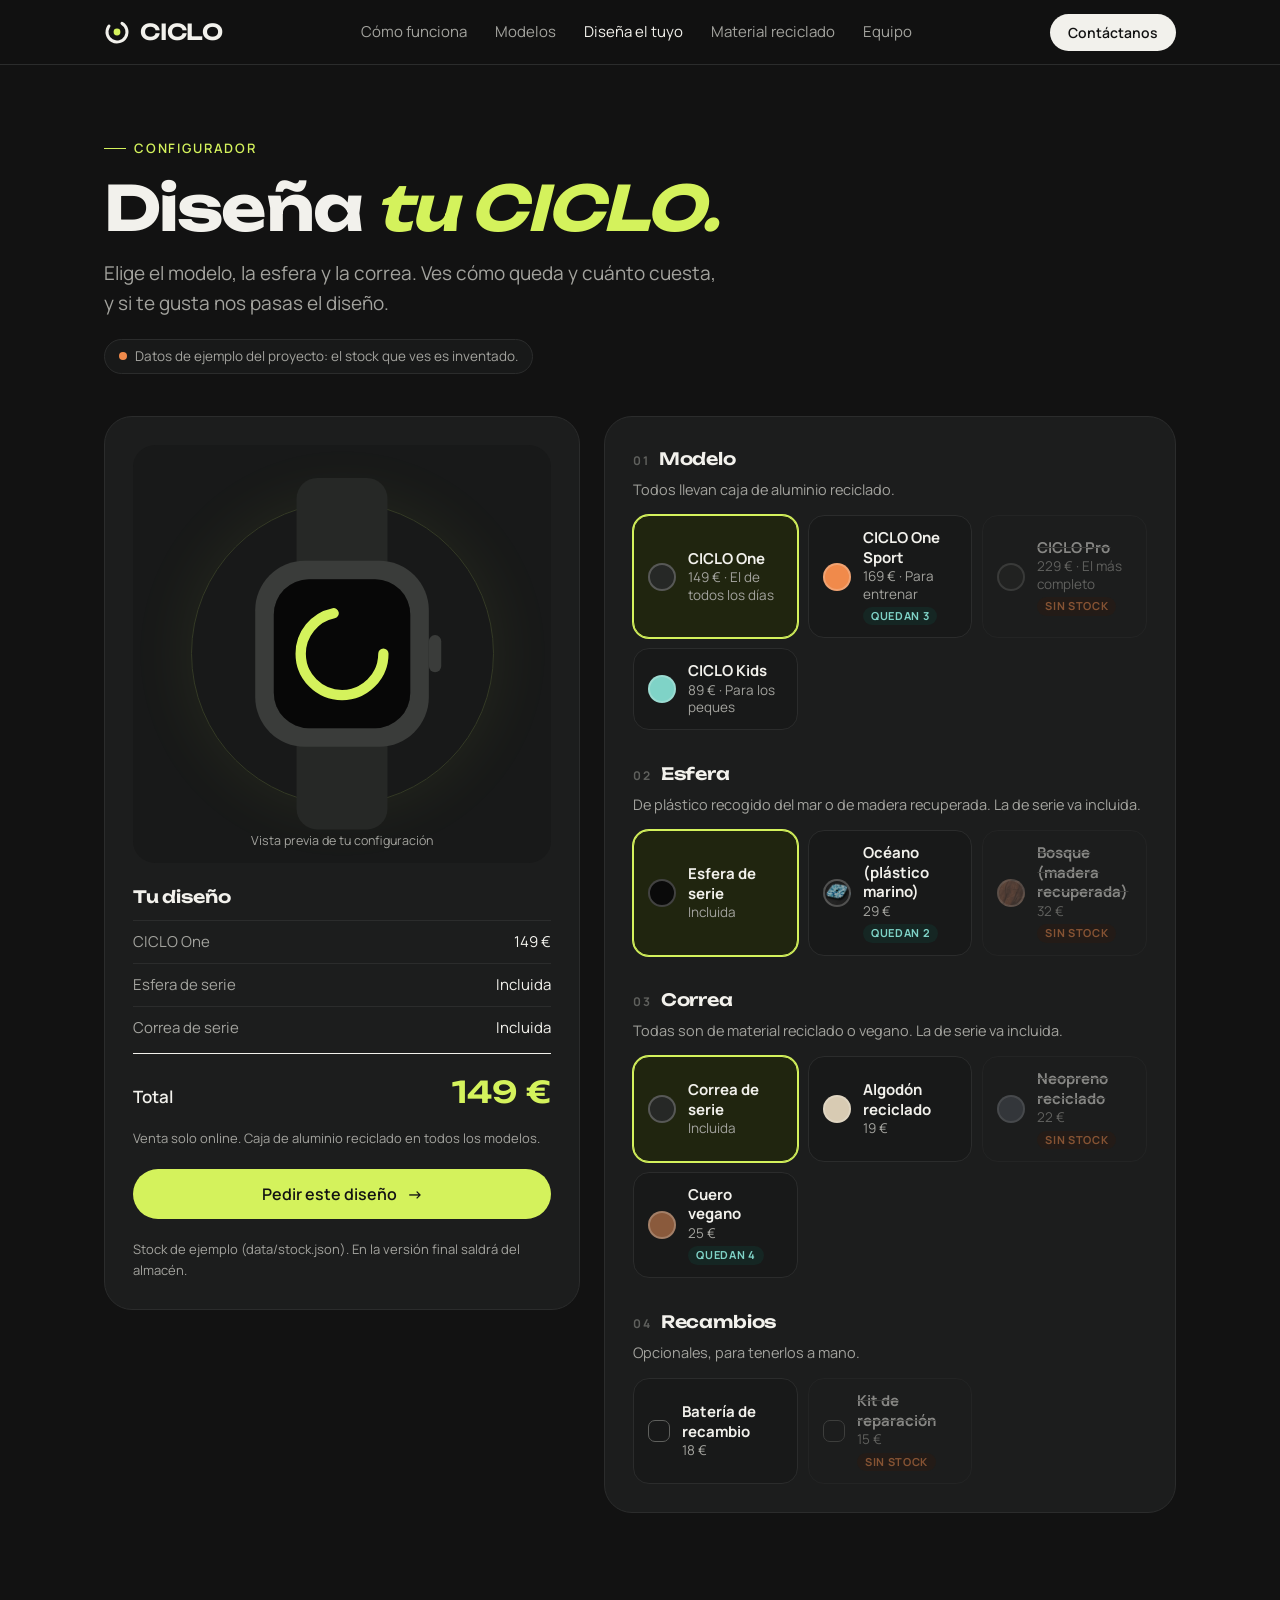
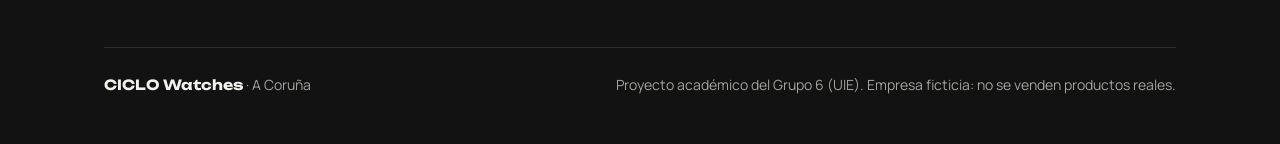
==== configurador.html @ 8ea9ab72 "Configurador de relojes: página nueva, stock de ejemplo y enlace desde la portada Co-Authored-By: Cl" ====
<!doctype html>
<html lang="es">
<head>
<meta charset="utf-8">
<meta name="viewport" content="width=device-width, initial-scale=1">
<title>Diseña tu CICLO · CICLO Watches</title>
<meta name="description" content="Elige modelo, esfera y correa, mira cómo queda tu reloj CICLO y pide tu diseño. Datos de ejemplo del proyecto académico.">
<link rel="icon" type="image/svg+xml" href="marca/favicon.svg">
<link rel="apple-touch-icon" href="marca/apple-touch-icon.png">
<link rel="preconnect" href="https://fonts.googleapis.com">
<link rel="preconnect" href="https://fonts.gstatic.com" crossorigin>
<link rel="preload" as="style" href="https://fonts.googleapis.com/css2?family=Unbounded:wght@600;700;800&family=Manrope:wght@400;500;600;700&display=swap" onload="this.onload=null;this.rel='stylesheet'">
<noscript><link rel="stylesheet" href="https://fonts.googleapis.com/css2?family=Unbounded:wght@600;700;800&family=Manrope:wght@400;500;600;700&display=swap"></noscript>
<link rel="stylesheet" href="configurador.css">
</head>
<body>

<header>
  <div class="wrap">
    <nav>
      <a class="logo" href="index.html#inicio" aria-label="CICLO Watches, inicio">
        <svg class="logo-mark" viewBox="0 0 26 26" aria-hidden="true"><circle cx="13" cy="13" r="10" fill="none" stroke="var(--ink)" stroke-width="3" stroke-dasharray="48 15" stroke-linecap="round" transform="rotate(-60 13 13)"/><circle cx="13" cy="13" r="3.4" fill="var(--clay)"/></svg>
        CICLO
      </a>
      <button class="menu-btn" type="button" aria-expanded="false" aria-controls="menu-secciones" aria-label="Abrir el menú"><svg width="20" height="20" viewBox="0 0 24 24" fill="none" stroke="currentColor" stroke-width="2.2" stroke-linecap="round" aria-hidden="true"><path d="M4 7h16M4 12h16M4 17h16"/></svg></button>
      <div class="links" id="menu-secciones">
        <a href="index.html#como">Cómo funciona</a>
        <a href="index.html#modelos">Modelos</a>
        <a href="configurador.html" aria-current="page">Diseña el tuyo</a>
        <a href="index.html#origen">Material reciclado</a>
        <a href="index.html#equipo">Equipo</a>
      </div>
      <a class="btn small" href="index.html#contacto">Contáctanos</a>
    </nav>
  </div>
</header>

<main>
  <div class="wrap intro">
    <span class="eyebrow">Configurador</span>
    <h1>Diseña <em>tu CICLO.</em></h1>
    <p class="lead">Elige el modelo, la esfera y la correa. Ves cómo queda y cuánto cuesta, y si te gusta nos pasas el diseño.</p>
    <p class="demo" id="aviso-demo">Datos de ejemplo del proyecto: el stock que ves es inventado.</p>
  </div>

  <div class="wrap layout">
    <section class="panel preview" aria-labelledby="t-resumen">
      <div class="stage">
        <svg class="watch" id="reloj" viewBox="0 0 120 170" role="img" aria-label="Vista previa de tu reloj">
          <defs><clipPath id="clip-esfera"><rect x="27" y="49" width="66" height="72" rx="17"/></clipPath></defs>
          <rect class="tira" x="38" y="0" width="44" height="52" rx="10"/>
          <rect class="tira" x="38" y="118" width="44" height="52" rx="10"/>
          <rect class="caja" x="18" y="40" width="84" height="90" rx="24"/>
          <rect id="esfera-color" x="27" y="49" width="66" height="72" rx="17" fill="#0A0A0A"/>
          <image id="esfera-img" x="22" y="44" width="76" height="82" preserveAspectRatio="xMidYMid slice" clip-path="url(#clip-esfera)" opacity="0" href=""/>
          <rect x="27" y="49" width="66" height="72" rx="17" fill="#000" opacity=".28"/>
          <circle class="anillo" cx="60" cy="85" r="20" fill="none" stroke-width="5" stroke-dasharray="90 40" stroke-linecap="round"/>
          <rect class="corona" x="102" y="76" width="6" height="18" rx="3"/>
        </svg>
        <p class="stage-label">Vista previa de tu configuración</p>
      </div>

      <div class="resumen">
        <h2 id="t-resumen">Tu diseño</h2>
        <ul id="lista-resumen"></ul>
        <div class="total"><span>Total</span><b id="total" aria-live="polite">0&nbsp;€</b></div>
        <p class="aviso-envio">Venta solo online. Caja de aluminio reciclado en todos los modelos.</p>
      </div>
      <button class="btn grande" type="button" id="pedir">Pedir este diseño <span aria-hidden="true">→</span></button>
      <p class="nota-stock" id="nota-stock" role="status"></p>
    </section>

    <section class="panel opciones" aria-label="Opciones del reloj">
      <fieldset>
        <legend><span class="n">01</span><h2>Modelo</h2></legend>
        <p class="ayuda">Todos llevan caja de aluminio reciclado.</p>
        <div class="grid" id="g-modelo"></div>
      </fieldset>
      <fieldset>
        <legend><span class="n">02</span><h2>Esfera</h2></legend>
        <p class="ayuda">De plástico recogido del mar o de madera recuperada. La de serie va incluida.</p>
        <div class="grid" id="g-esfera"></div>
      </fieldset>
      <fieldset>
        <legend><span class="n">03</span><h2>Correa</h2></legend>
        <p class="ayuda">Todas son de material reciclado o vegano. La de serie va incluida.</p>
        <div class="grid" id="g-correa"></div>
      </fieldset>
      <fieldset>
        <legend><span class="n">04</span><h2>Recambios</h2></legend>
        <p class="ayuda">Opcionales, para tenerlos a mano.</p>
        <div class="grid" id="g-extra"></div>
      </fieldset>
    </section>
  </div>
</main>

<footer>
  <div class="wrap">
    <div class="row">
      <span><b style="color:var(--ink);font-family:var(--serif)">CICLO Watches</b> · A Coruña</span>
      <span>Proyecto académico del Grupo 6 (UIE). Empresa ficticia: no se venden productos reales.</span>
    </div>
  </div>
</footer>

<script src="configurador.js"></script>
</body>
</html>
---- configurador.css ----
/* CICLO · configurador. Mismas variables y fuentes que index.html */
:root{
  color-scheme:dark;
  --bg:#121212; --wash:#181919; --card:#1C1D1D;
  --ink:#F2F1EC; --ink-soft:#A3A39E; --ink-grey:#5F605D; --hair:#2B2C2C;
  --clay:#D4F25C; --clay-wash:#20250F; --moss:#7FD3C7; --moss-wash:#152623;
  --orange:#F08A4B;
  --serif:"Unbounded","Arial Black",sans-serif;
  --sans:"Manrope",-apple-system,BlinkMacSystemFont,"Segoe UI",sans-serif;
  --radius:22px;
}
*{box-sizing:border-box}
html{scroll-behavior:smooth}
body{margin:0;background:var(--bg);color:var(--ink);font:17px/1.6 var(--sans);-webkit-font-smoothing:antialiased;overflow-x:hidden}
a{color:inherit}
img,svg{display:block}
.wrap{max-width:1120px;margin:0 auto;padding:0 24px}
em{font-style:italic;color:var(--clay)}
:focus-visible{outline:2px solid var(--clay);outline-offset:3px}
.sr{position:absolute;width:1px;height:1px;overflow:hidden;clip:rect(0 0 0 0);white-space:nowrap}

header{position:sticky;top:0;z-index:10;background:color-mix(in srgb,var(--bg) 86%,transparent);backdrop-filter:saturate(1.4) blur(12px);border-bottom:1px solid var(--hair)}
nav{display:flex;align-items:center;justify-content:space-between;height:64px;gap:20px}
.logo{display:flex;align-items:center;gap:10px;text-decoration:none;font-family:var(--serif);font-size:22px;font-weight:600;letter-spacing:-.01em}
.logo-mark{width:26px;height:26px}
.links{display:flex;gap:28px;font-size:15px}
.links a{text-decoration:none;color:var(--ink-soft);transition:color .2s}
.links a:hover,.links a[aria-current]{color:var(--ink)}
.menu-btn{display:none;width:44px;height:44px;place-items:center;margin-left:auto;background:none;border:1px solid var(--hair);border-radius:999px;color:var(--ink);cursor:pointer}

.btn{display:inline-flex;align-items:center;justify-content:center;gap:10px;background:var(--ink);color:var(--bg);text-decoration:none;padding:14px 24px;border-radius:999px;font:600 16px var(--sans);border:0;cursor:pointer;transition:transform .2s ease,background .2s}
.btn:hover{transform:translateY(-1px);background:var(--clay)}
.btn.small{padding:9px 18px;font-size:14px}
.btn.grande{width:100%;background:var(--clay);color:#121212}
.btn.grande:hover{background:var(--ink)}

.eyebrow{display:inline-flex;align-items:center;gap:8px;font-size:13px;font-weight:600;letter-spacing:.14em;text-transform:uppercase;color:var(--clay)}
.eyebrow::before{content:"";width:22px;height:1.5px;background:currentColor}
h1{font-family:var(--serif);font-weight:700;font-size:clamp(34px,5.2vw,62px);line-height:1.05;letter-spacing:-.03em;margin:16px 0 18px}
h2{font-family:var(--serif);font-weight:600;font-size:17px;letter-spacing:-.01em;margin:0}
.lead{font-size:19px;color:var(--ink-soft);max-width:620px;margin:0}

.intro{padding-top:64px;padding-bottom:28px}
.demo{display:inline-flex;align-items:center;gap:8px;margin-top:20px;font-size:13.5px;color:var(--ink-soft);background:var(--wash);border:1px solid var(--hair);border-radius:999px;padding:6px 14px}
.demo::before{content:"";width:8px;height:8px;border-radius:50%;background:var(--orange)}

.layout{display:grid;grid-template-columns:minmax(0,5fr) minmax(0,6fr);gap:24px;align-items:start;padding-bottom:100px}
.panel{background:var(--card);border:1px solid var(--hair);border-radius:28px}
.preview{position:sticky;top:88px;padding:28px;display:grid;gap:20px}
.stage{position:relative;aspect-ratio:1/1;max-height:62vh;width:100%;margin:0 auto;background:var(--wash);border-radius:22px;display:grid;place-items:center;overflow:hidden}
.stage::before{content:"";position:absolute;width:72%;aspect-ratio:1;border:1px solid #343a25;border-radius:50%;box-shadow:0 0 70px #d4f25c12}
.watch{position:relative;height:84%;width:auto;aspect-ratio:120/170;transition:transform .3s}
.watch .tira,.watch .caja,.watch .corona{transition:fill .3s}
.watch .tira{fill:var(--strap)}
.watch .caja{fill:var(--case)}
.watch .corona{fill:var(--case)}
.watch .anillo{stroke:var(--hand);transition:stroke .3s}
.stage-label{position:absolute;bottom:12px;left:0;right:0;text-align:center;font-size:12.5px;color:var(--ink-soft);margin:0}

.resumen h2{margin-bottom:10px}
.resumen ul{list-style:none;margin:0;padding:0}
.resumen li{display:flex;justify-content:space-between;gap:12px;padding:9px 0;border-top:1px solid var(--hair);font-size:15px;color:var(--ink-soft)}
.resumen li span:last-child{white-space:nowrap;color:var(--ink)}
.total{display:flex;justify-content:space-between;align-items:baseline;gap:12px;border-top:1.5px solid var(--ink);margin-top:4px;padding-top:14px}
.total span:first-child{font-weight:600}
.total b{font-family:var(--serif);font-size:30px;font-weight:600;color:var(--clay)}
.aviso-envio{font-size:13px;color:var(--ink-soft);margin:12px 0 0}

.opciones{padding:28px;display:grid;gap:30px}
fieldset{border:0;margin:0;padding:0;min-width:0}
legend{padding:0;margin-bottom:6px;display:flex;align-items:baseline;gap:10px;width:100%}
legend .n{font-size:12px;font-weight:700;letter-spacing:.1em;color:var(--ink-grey)}
.ayuda{margin:0 0 14px;font-size:14.5px;color:var(--ink-soft)}
.grid{display:grid;grid-template-columns:repeat(auto-fill,minmax(160px,1fr));gap:10px}
.op{position:relative;display:block}
.op input{position:absolute;opacity:0;inset:0;width:100%;height:100%;margin:0;cursor:pointer}
.op .tarj{display:flex;gap:12px;align-items:center;height:100%;min-height:64px;padding:12px 14px;background:var(--wash);border:1px solid var(--hair);border-radius:16px;transition:border-color .2s,background .2s}
.op:hover .tarj{border-color:var(--ink-grey)}
.op input:checked + .tarj{border-color:var(--clay);box-shadow:0 0 0 1px var(--clay);background:var(--clay-wash)}
.op input:focus-visible + .tarj{outline:2px solid var(--clay);outline-offset:3px}
.op input:disabled{cursor:not-allowed}
.op input:disabled + .tarj{opacity:.5;background:transparent}
.op input:disabled + .tarj .nombre{text-decoration:line-through;text-decoration-color:var(--ink-grey)}
.sw{flex:0 0 28px;width:28px;height:28px;border-radius:50%;border:2px solid rgba(242,241,236,.24);background:var(--c,#444) center/cover}
.txt{min-width:0;display:grid;gap:1px;line-height:1.3}
.nombre{font-weight:700;font-size:15px}
.precio{font-size:13.5px;color:var(--ink-soft)}
.etq{display:inline-block;margin-top:3px;font-size:11px;font-weight:700;letter-spacing:.06em;text-transform:uppercase;padding:2px 8px;border-radius:999px;justify-self:start}
.etq.sin{background:#2A1B12;color:var(--orange)}
.etq.poco{background:var(--moss-wash);color:var(--moss)}
.check .tarj{min-height:56px}
.check .marca{flex:0 0 22px;width:22px;height:22px;border-radius:7px;border:1.5px solid var(--ink-grey);display:grid;place-items:center;color:transparent;font-size:14px;font-weight:800;line-height:1}
.check input:checked + .tarj .marca{background:var(--clay);border-color:var(--clay);color:#121212}

.nota-stock{margin:0;font-size:13px;color:var(--ink-soft);min-height:1.4em}
.nota-stock.err{color:var(--orange)}
footer{padding:34px 0 48px;color:var(--ink-soft);font-size:14px}
footer .row{display:flex;justify-content:space-between;gap:20px;flex-wrap:wrap;border-top:1px solid var(--hair);padding-top:26px}

@media (prefers-reduced-motion:reduce){html{scroll-behavior:auto}.btn,.watch,.watch *,.op .tarj{transition:none}}
@media (max-width:900px){
  .layout{grid-template-columns:1fr}
  .preview{position:static}
  .stage{max-height:none;max-width:420px}
  .links{display:none}
  .menu-btn{display:grid}
  nav.abierto .links{display:flex;flex-direction:column;gap:0;position:absolute;top:100%;left:0;right:0;background:var(--bg);border-bottom:1px solid var(--hair);padding:6px 24px 14px}
  nav.abierto .links a{padding:12px 0;font-size:17px;color:var(--ink)}
  .intro{padding-top:44px}
}
@media (max-width:520px){
  .wrap{padding:0 16px}
  .preview,.opciones{padding:20px 16px}
  .grid{grid-template-columns:1fr 1fr}
  .op .tarj{padding:10px}
  .sw{flex-basis:24px;width:24px;height:24px}
  .nombre{font-size:14px;overflow-wrap:anywhere}
}
@media (max-width:380px){.grid{grid-template-columns:1fr}}
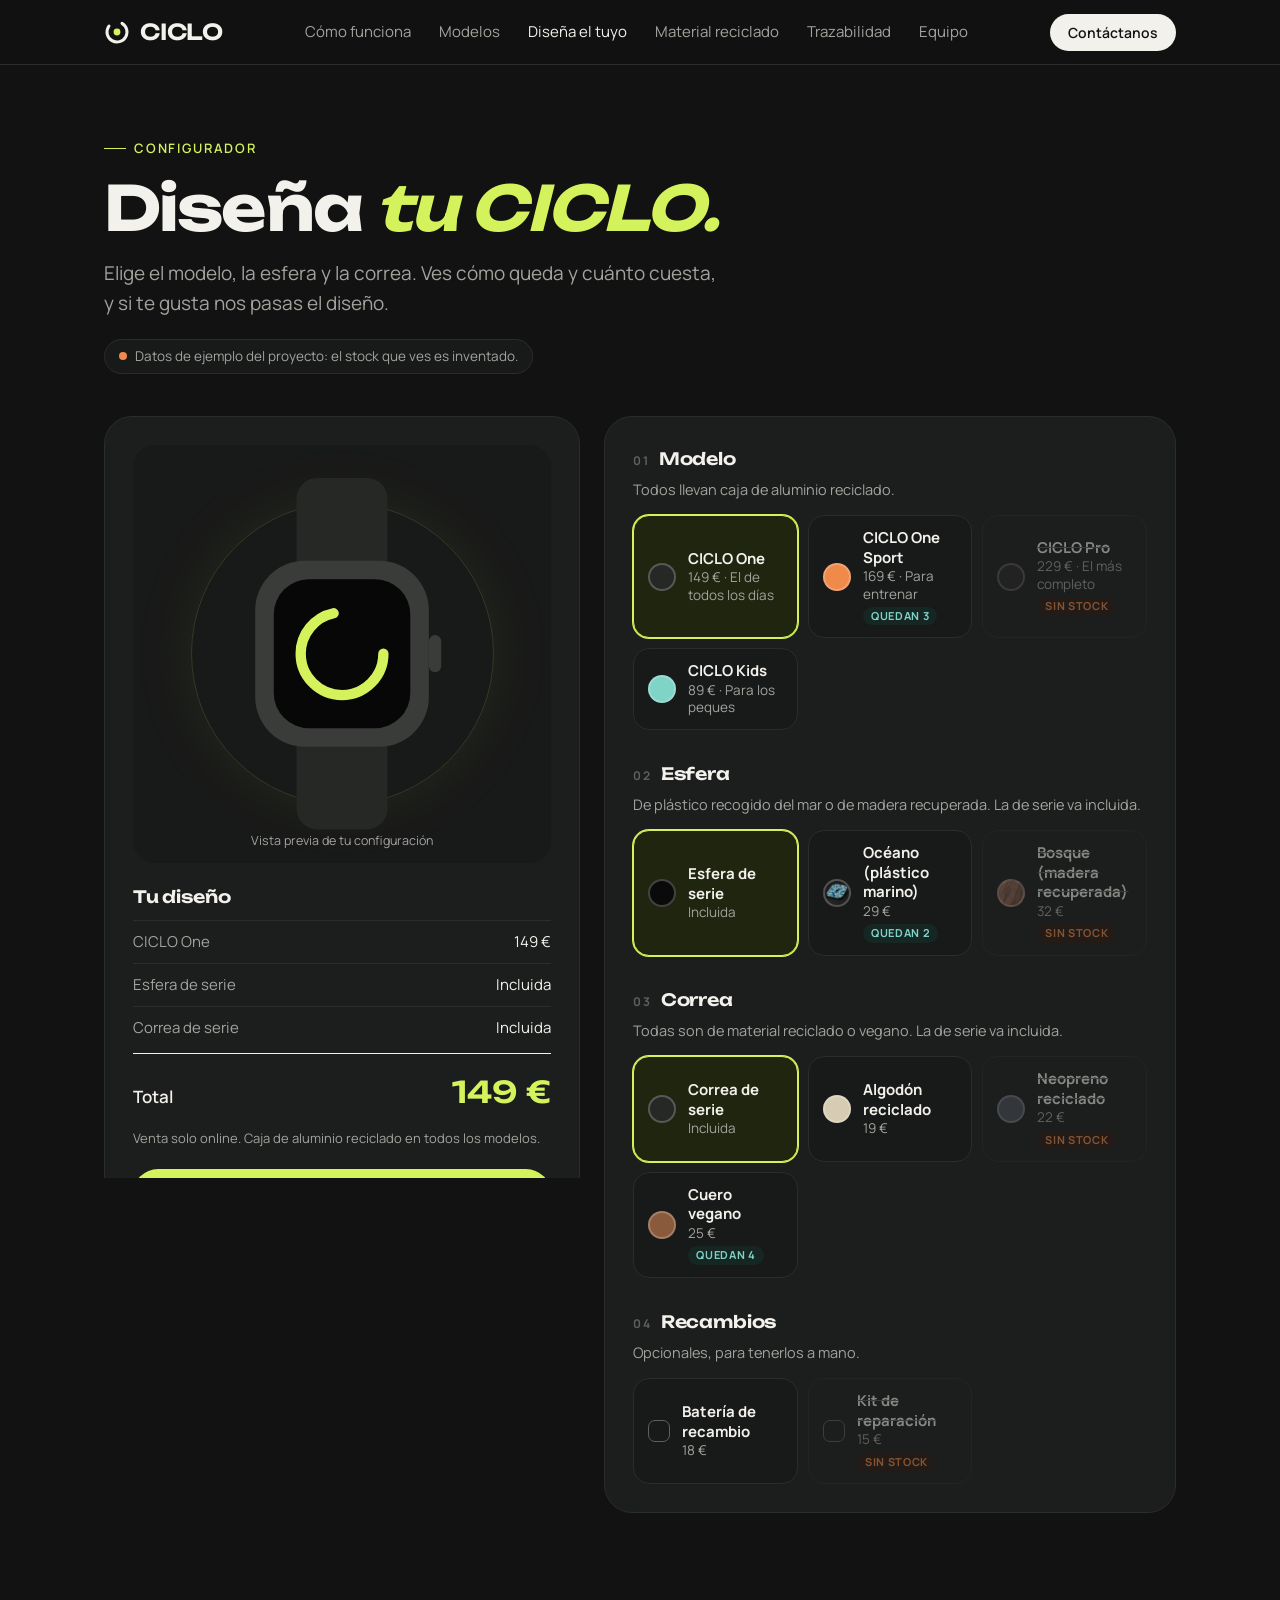
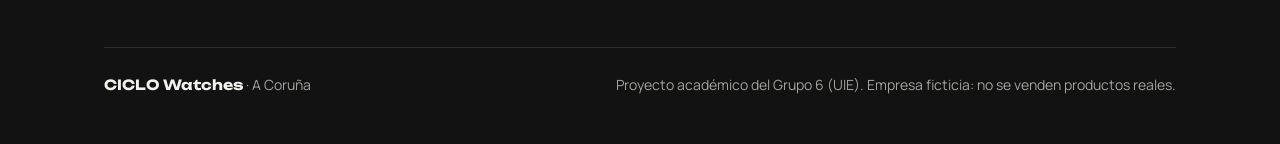
==== commit f486848b: "Arreglos web: ilustración B4 en SVG, festivos reales de A Coruña, menú con 6 enlaces Co-Authored-By:" ====
--- a/configurador.html
+++ b/configurador.html
@@ -28,6 +28,7 @@
         <a href="index.html#modelos">Modelos</a>
         <a href="configurador.html" aria-current="page">Diseña el tuyo</a>
         <a href="index.html#origen">Material reciclado</a>
+        <a href="trazabilidad.html">Trazabilidad</a>
         <a href="index.html#equipo">Equipo</a>
       </div>
       <a class="btn small" href="index.html#contacto">Contáctanos</a>
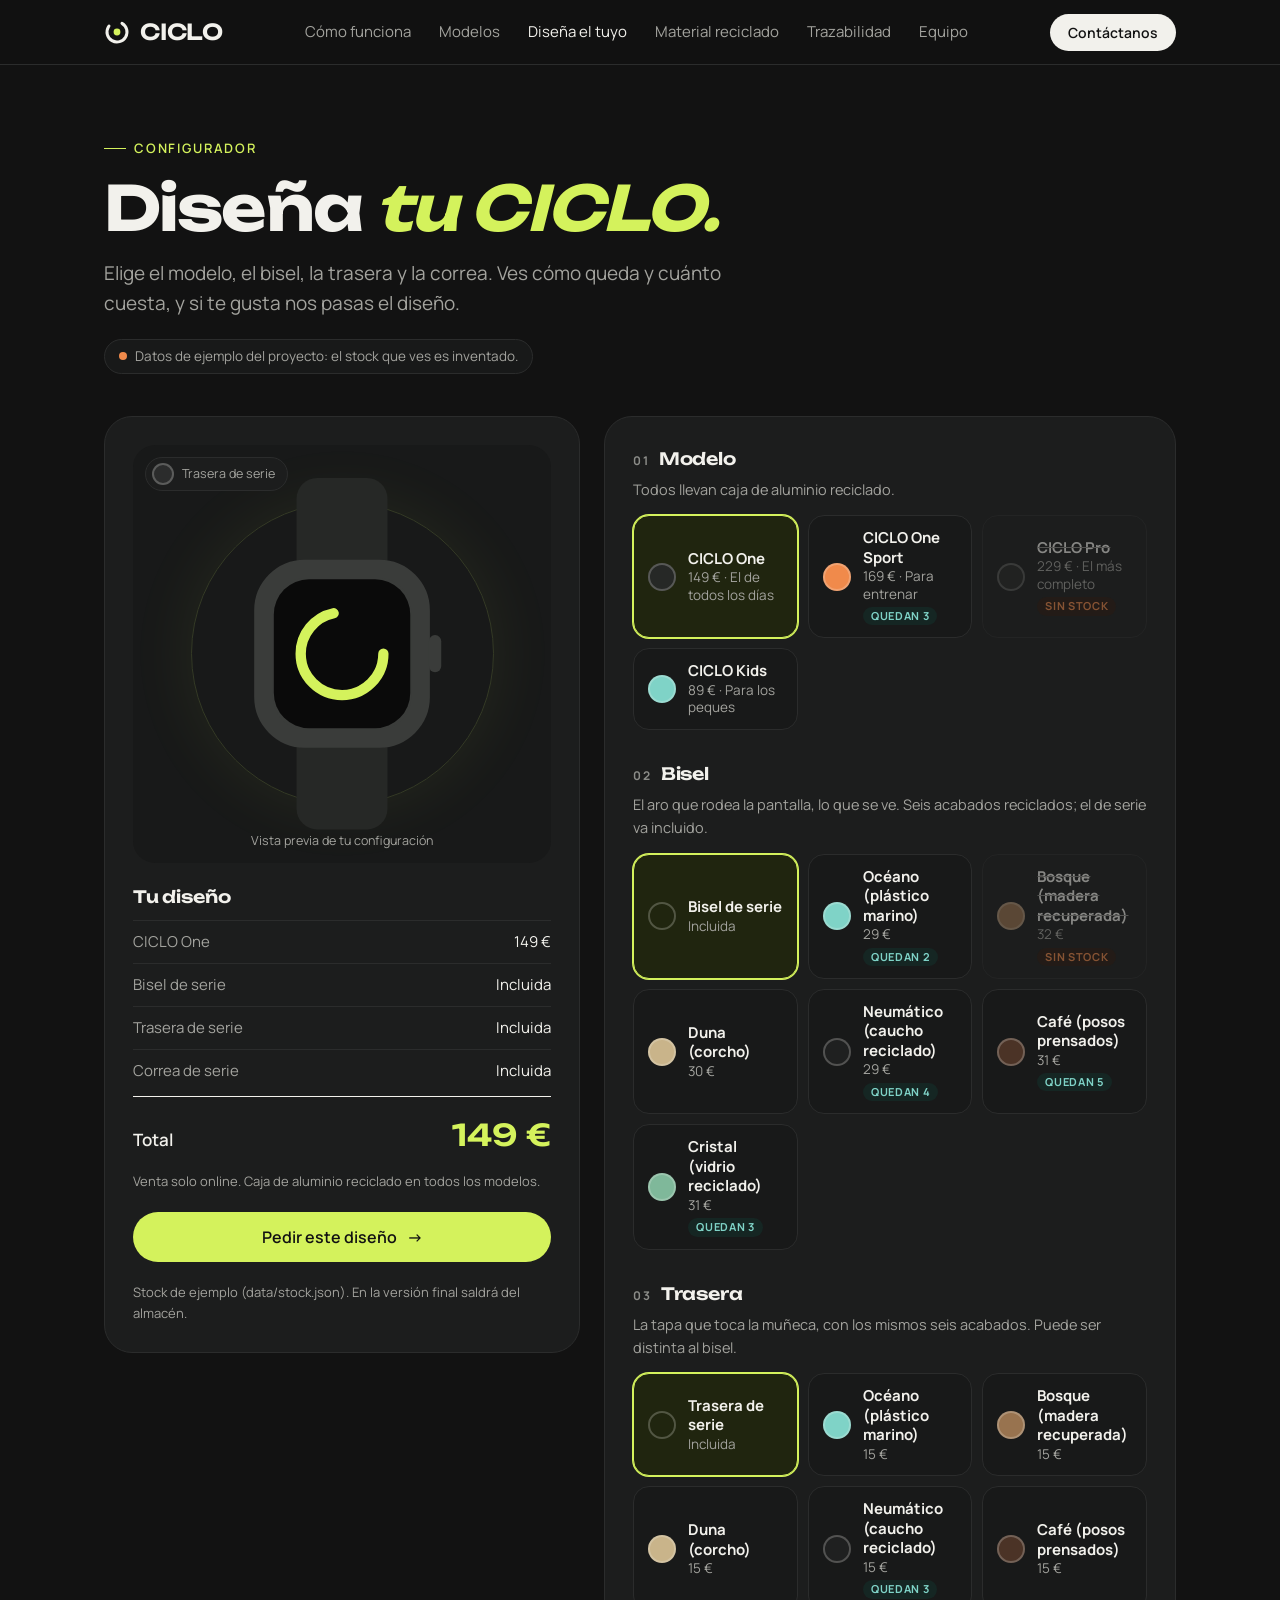
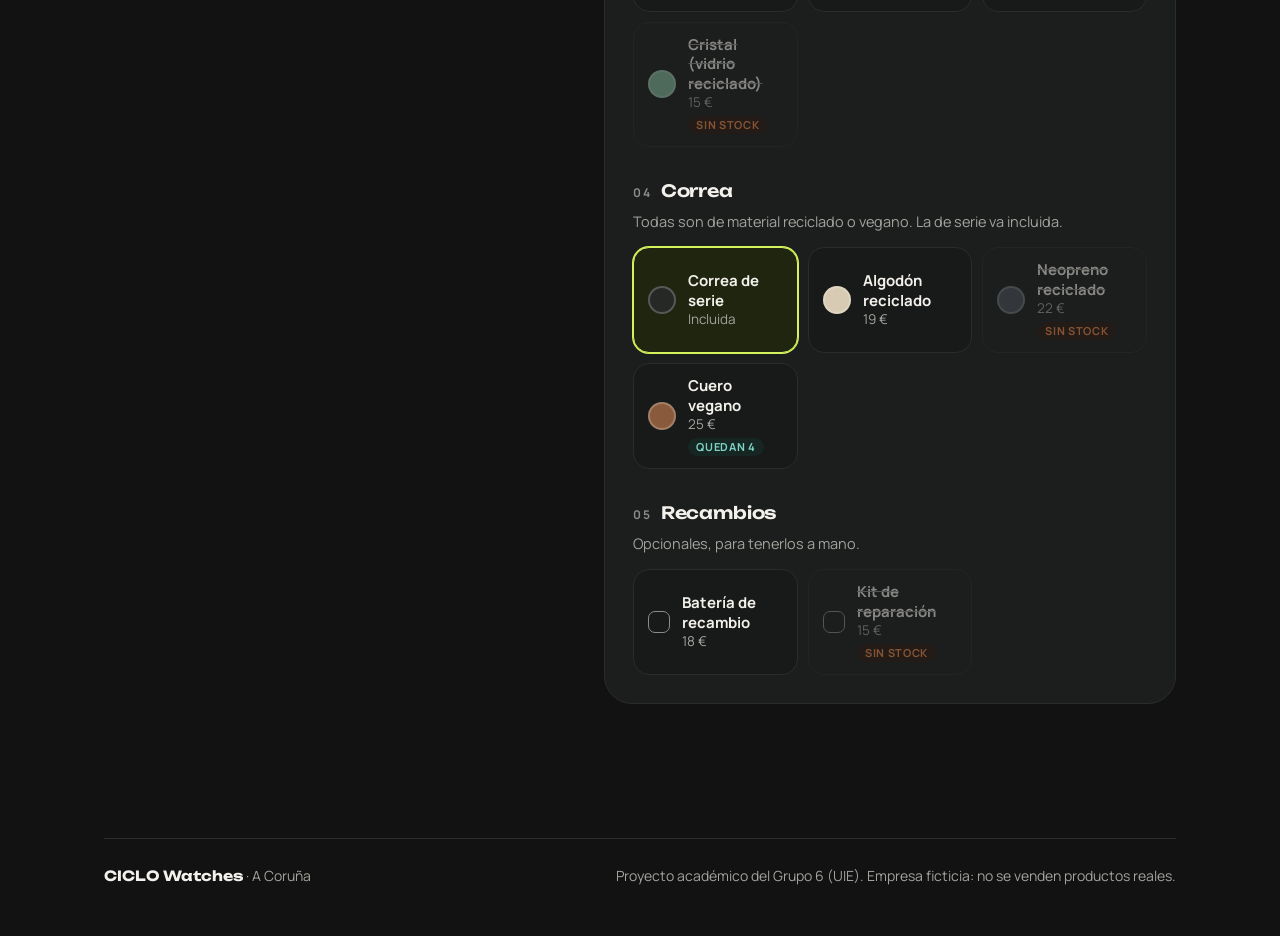
==== commit ebf6a9bd: "Producto: 5 piezas (bisel y trasera con 6 acabados: Océano, Bosque, Duna, Neumático, Café, Cristal) " ====
--- a/configurador.html
+++ b/configurador.html
@@ -4,7 +4,7 @@
 <meta charset="utf-8">
 <meta name="viewport" content="width=device-width, initial-scale=1">
 <title>Diseña tu CICLO · CICLO Watches</title>
-<meta name="description" content="Elige modelo, esfera y correa, mira cómo queda tu reloj CICLO y pide tu diseño. Datos de ejemplo del proyecto académico.">
+<meta name="description" content="Elige modelo, bisel, trasera y correa, mira cómo queda tu reloj CICLO y pide tu diseño. Datos de ejemplo del proyecto académico.">
 <link rel="icon" type="image/svg+xml" href="marca/favicon.svg">
 <link rel="apple-touch-icon" href="marca/apple-touch-icon.png">
 <link rel="preconnect" href="https://fonts.googleapis.com">
@@ -40,7 +40,7 @@
   <div class="wrap intro">
     <span class="eyebrow">Configurador</span>
     <h1>Diseña <em>tu CICLO.</em></h1>
-    <p class="lead">Elige el modelo, la esfera y la correa. Ves cómo queda y cuánto cuesta, y si te gusta nos pasas el diseño.</p>
+    <p class="lead">Elige el modelo, el bisel, la trasera y la correa. Ves cómo queda y cuánto cuesta, y si te gusta nos pasas el diseño.</p>
     <p class="demo" id="aviso-demo">Datos de ejemplo del proyecto: el stock que ves es inventado.</p>
   </div>
 
@@ -48,16 +48,15 @@
     <section class="panel preview" aria-labelledby="t-resumen">
       <div class="stage">
         <svg class="watch" id="reloj" viewBox="0 0 120 170" role="img" aria-label="Vista previa de tu reloj">
-          <defs><clipPath id="clip-esfera"><rect x="27" y="49" width="66" height="72" rx="17"/></clipPath></defs>
-          <rect class="tira" x="38" y="0" width="44" height="52" rx="10"/>
+                    <rect class="tira" x="38" y="0" width="44" height="52" rx="10"/>
           <rect class="tira" x="38" y="118" width="44" height="52" rx="10"/>
           <rect class="caja" x="18" y="40" width="84" height="90" rx="24"/>
-          <rect id="esfera-color" x="27" y="49" width="66" height="72" rx="17" fill="#0A0A0A"/>
-          <image id="esfera-img" x="22" y="44" width="76" height="82" preserveAspectRatio="xMidYMid slice" clip-path="url(#clip-esfera)" opacity="0" href=""/>
-          <rect x="27" y="49" width="66" height="72" rx="17" fill="#000" opacity=".28"/>
+          <rect class="bisel" x="22" y="44" width="76" height="82" rx="20" fill="none" stroke-width="9"/>
+          <rect x="27" y="49" width="66" height="72" rx="17" fill="#0A0A0A"/>
           <circle class="anillo" cx="60" cy="85" r="20" fill="none" stroke-width="5" stroke-dasharray="90 40" stroke-linecap="round"/>
           <rect class="corona" x="102" y="76" width="6" height="18" rx="3"/>
         </svg>
+        <div class="trasera-chip"><span id="trasera-sw" aria-hidden="true"></span><span id="trasera-nombre">Trasera</span></div>
         <p class="stage-label">Vista previa de tu configuración</p>
       </div>
 
@@ -78,17 +77,22 @@
         <div class="grid" id="g-modelo"></div>
       </fieldset>
       <fieldset>
-        <legend><span class="n">02</span><h2>Esfera</h2></legend>
-        <p class="ayuda">De plástico recogido del mar o de madera recuperada. La de serie va incluida.</p>
-        <div class="grid" id="g-esfera"></div>
+        <legend><span class="n">02</span><h2>Bisel</h2></legend>
+        <p class="ayuda">El aro que rodea la pantalla, lo que se ve. Seis acabados reciclados; el de serie va incluido.</p>
+        <div class="grid" id="g-bisel"></div>
       </fieldset>
       <fieldset>
-        <legend><span class="n">03</span><h2>Correa</h2></legend>
+        <legend><span class="n">03</span><h2>Trasera</h2></legend>
+        <p class="ayuda">La tapa que toca la muñeca, con los mismos seis acabados. Puede ser distinta al bisel.</p>
+        <div class="grid" id="g-trasera"></div>
+      </fieldset>
+      <fieldset>
+        <legend><span class="n">04</span><h2>Correa</h2></legend>
         <p class="ayuda">Todas son de material reciclado o vegano. La de serie va incluida.</p>
         <div class="grid" id="g-correa"></div>
       </fieldset>
       <fieldset>
-        <legend><span class="n">04</span><h2>Recambios</h2></legend>
+        <legend><span class="n">05</span><h2>Recambios</h2></legend>
         <p class="ayuda">Opcionales, para tenerlos a mano.</p>
         <div class="grid" id="g-extra"></div>
       </fieldset>
--- a/configurador.css
+++ b/configurador.css
@@ -2,7 +2,7 @@
 :root{
   color-scheme:dark;
   --bg:#121212; --wash:#181919; --card:#1C1D1D;
-  --ink:#F2F1EC; --ink-soft:#A3A39E; --ink-grey:#5F605D; --hair:#2B2C2C;
+  --ink:#F2F1EC; --ink-soft:#A3A39E; --ink-grey:#8B8C88; --hair:#2B2C2C;
   --clay:#D4F25C; --clay-wash:#20250F; --moss:#7FD3C7; --moss-wash:#152623;
   --orange:#F08A4B;
   --serif:"Unbounded","Arial Black",sans-serif;
@@ -54,7 +54,10 @@
 .watch .tira{fill:var(--strap)}
 .watch .caja{fill:var(--case)}
 .watch .corona{fill:var(--case)}
+.watch .bisel{stroke:var(--bisel,#3A3C3A);transition:stroke .3s}
 .watch .anillo{stroke:var(--hand);transition:stroke .3s}
+.trasera-chip{position:absolute;top:12px;left:12px;display:flex;align-items:center;gap:8px;background:var(--card);border:1px solid var(--hair);border-radius:999px;padding:5px 12px 5px 6px;font-size:12.5px;color:var(--ink-soft)}
+.trasera-chip #trasera-sw{width:22px;height:22px;border-radius:50%;border:2px solid rgba(242,241,236,.24);transition:background .3s}
 .stage-label{position:absolute;bottom:12px;left:0;right:0;text-align:center;font-size:12.5px;color:var(--ink-soft);margin:0}
 
 .resumen h2{margin-bottom:10px}
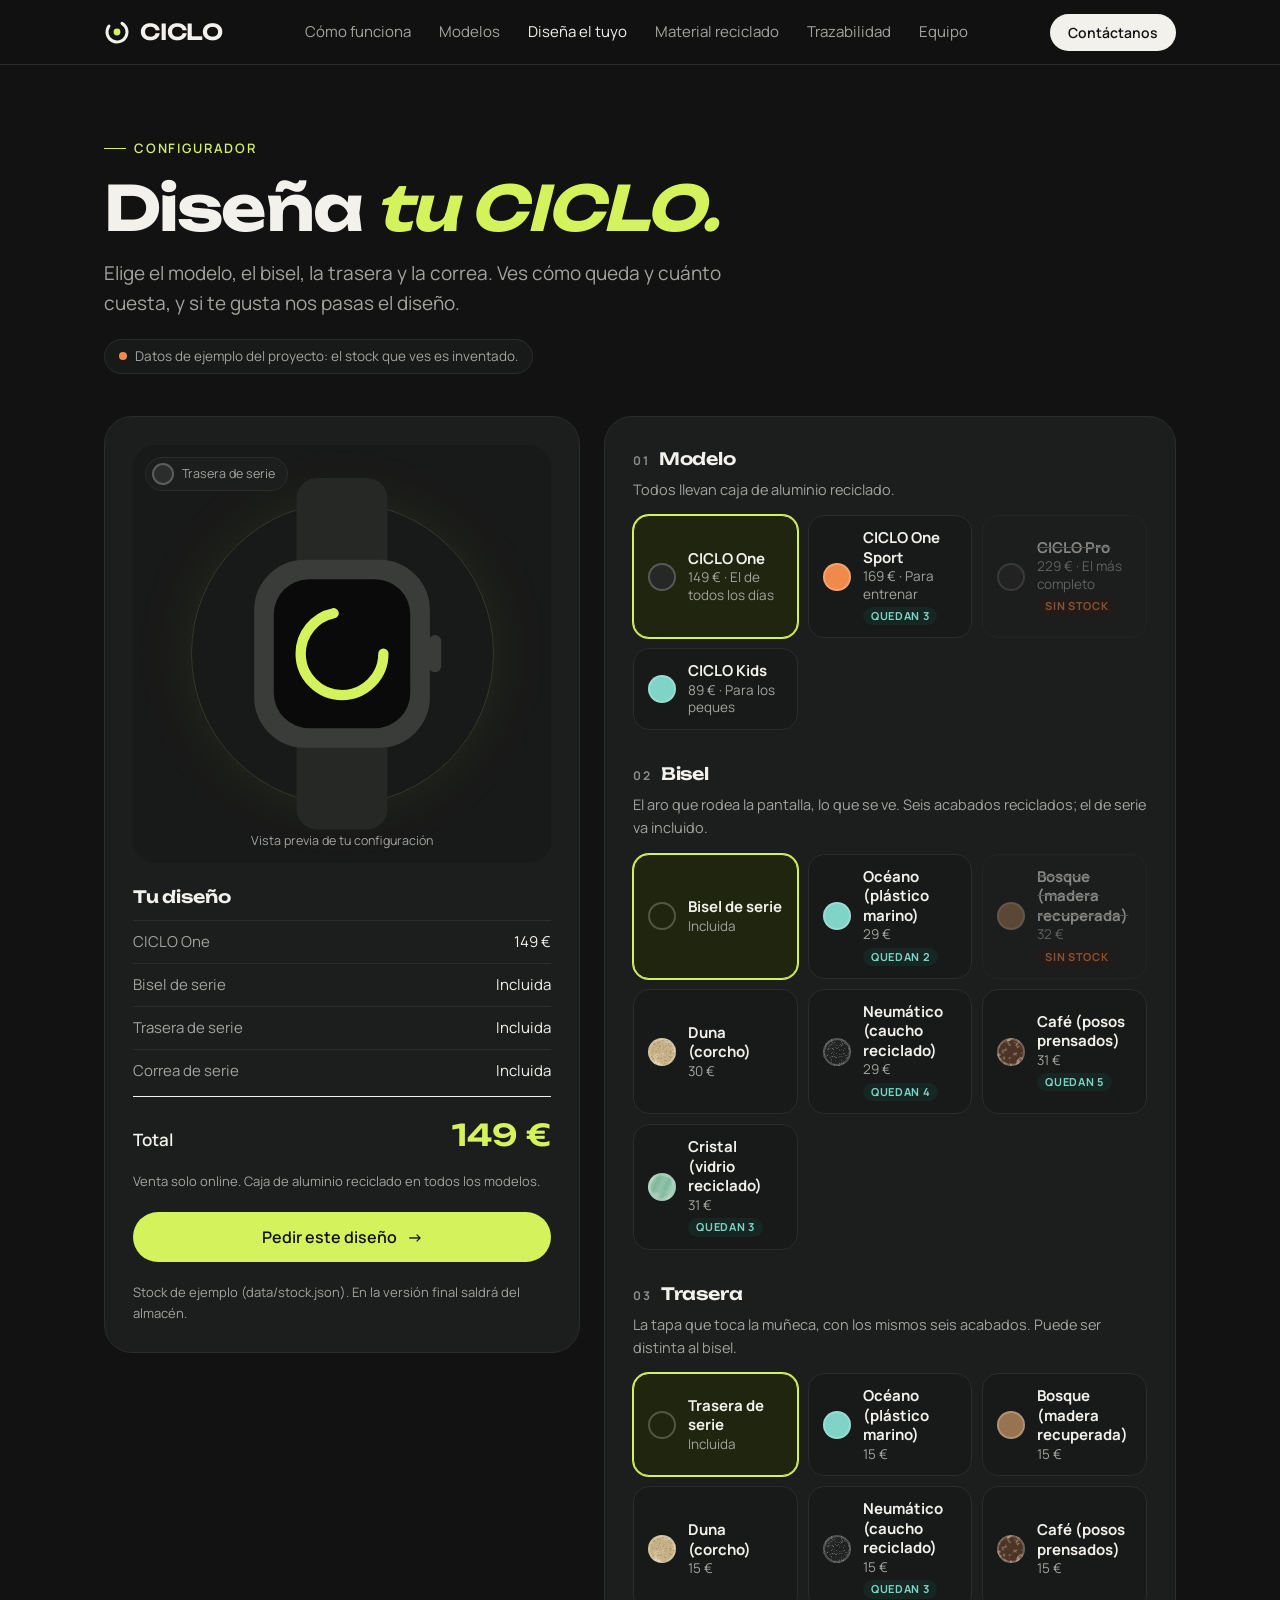
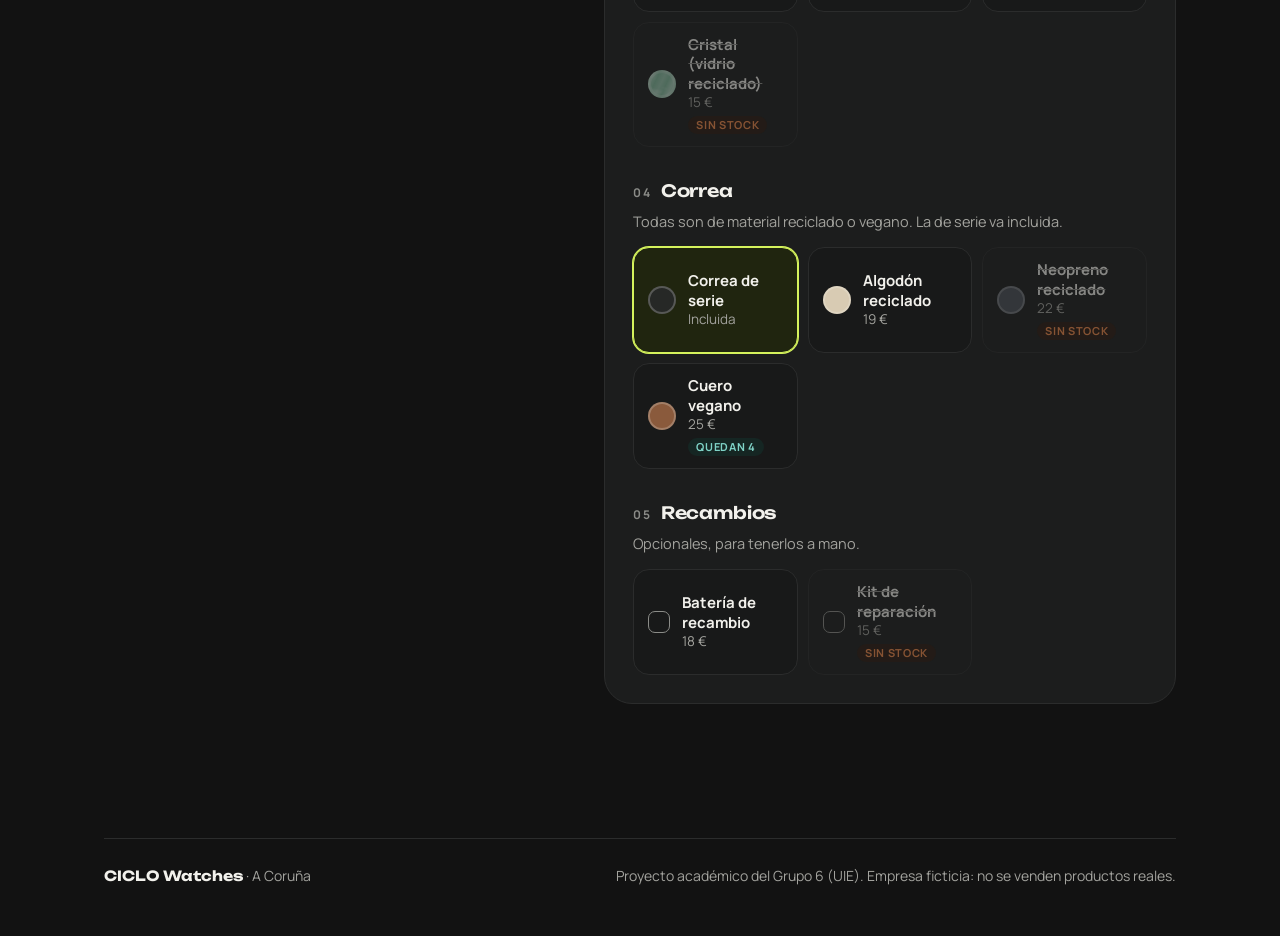
==== commit 47942ef6: "Texturas provisionales (SVG) para Duna, Neumático, Café y Cristal" ====
--- a/configurador.html
+++ b/configurador.html
@@ -12,6 +12,7 @@
 <link rel="preload" as="style" href="https://fonts.googleapis.com/css2?family=Unbounded:wght@600;700;800&family=Manrope:wght@400;500;600;700&display=swap" onload="this.onload=null;this.rel='stylesheet'">
 <noscript><link rel="stylesheet" href="https://fonts.googleapis.com/css2?family=Unbounded:wght@600;700;800&family=Manrope:wght@400;500;600;700&display=swap"></noscript>
 <link rel="stylesheet" href="configurador.css">
+<link rel="stylesheet" href="css/texturas.css">
 </head>
 <body>
 
--- a/css/texturas.css
+++ b/css/texturas.css
@@ -0,0 +1,28 @@
+/* CICLO · texturas provisionales de los acabados (SVG en línea, sin imágenes).
+   Se aplican con data-tx="duna|neumatico|cafe|cristal" sobre cualquier muestra.
+   Cuando haya fotos reales: quitar el data-tx (o borrar este archivo) y poner la foto como background-image. */
+[data-tx]{background-blend-mode:normal}
+
+/* Duna · corcho: gránulos claros y oscuros sobre arena */
+[data-tx="duna"]{background-color:#C9B48A;background-image:
+  url("data:image/svg+xml,%3Csvg xmlns='http://www.w3.org/2000/svg' width='140' height='140'%3E%3Cfilter id='g' x='0' y='0' width='100%25' height='100%25'%3E%3CfeTurbulence type='fractalNoise' baseFrequency='.55' numOctaves='2' seed='4'/%3E%3CfeColorMatrix values='0 0 0 0 .36  0 0 0 0 .25  0 0 0 0 .12  0 0 0 -2.4 1.25'/%3E%3C/filter%3E%3Crect width='100%25' height='100%25' filter='url(%23g)'/%3E%3C/svg%3E"),
+  url("data:image/svg+xml,%3Csvg xmlns='http://www.w3.org/2000/svg' width='90' height='90'%3E%3Cfilter id='g' x='0' y='0' width='100%25' height='100%25'%3E%3CfeTurbulence type='fractalNoise' baseFrequency='.11' numOctaves='2' seed='9'/%3E%3CfeColorMatrix values='0 0 0 0 .95  0 0 0 0 .86  0 0 0 0 .66  0 0 0 -2 .95'/%3E%3C/filter%3E%3Crect width='100%25' height='100%25' filter='url(%23g)'/%3E%3C/svg%3E");
+  background-size:140px 140px,90px 90px}
+
+/* Neumático · caucho: grano fino casi negro, con un destello suave */
+[data-tx="neumatico"]{background-color:#1F2020;background-image:
+  linear-gradient(135deg,rgba(255,255,255,.07),transparent 45%),
+  url("data:image/svg+xml,%3Csvg xmlns='http://www.w3.org/2000/svg' width='120' height='120'%3E%3Cfilter id='g' x='0' y='0' width='100%25' height='100%25'%3E%3CfeTurbulence type='fractalNoise' baseFrequency='1.1' numOctaves='2' seed='2'/%3E%3CfeColorMatrix values='0 0 0 0 .75  0 0 0 0 .75  0 0 0 0 .72  0 0 0 -1.8 .8'/%3E%3C/filter%3E%3Crect width='100%25' height='100%25' filter='url(%23g)'/%3E%3C/svg%3E");
+  background-size:auto,120px 120px}
+
+/* Café · posos prensados: motas oscuras y rojizas sobre marrón */
+[data-tx="cafe"]{background-color:#4B3326;background-image:
+  url("data:image/svg+xml,%3Csvg xmlns='http://www.w3.org/2000/svg' width='130' height='130'%3E%3Cfilter id='g' x='0' y='0' width='100%25' height='100%25'%3E%3CfeTurbulence type='fractalNoise' baseFrequency='.7' numOctaves='3' seed='7'/%3E%3CfeColorMatrix values='0 0 0 0 .08  0 0 0 0 .04  0 0 0 0 .02  0 0 0 -3.4 1.7'/%3E%3C/filter%3E%3Crect width='100%25' height='100%25' filter='url(%23g)'/%3E%3C/svg%3E"),
+  url("data:image/svg+xml,%3Csvg xmlns='http://www.w3.org/2000/svg' width='100' height='100'%3E%3Cfilter id='g' x='0' y='0' width='100%25' height='100%25'%3E%3CfeTurbulence type='fractalNoise' baseFrequency='.2' numOctaves='2' seed='3'/%3E%3CfeColorMatrix values='0 0 0 0 .62  0 0 0 0 .42  0 0 0 0 .3  0 0 0 -3 1.45'/%3E%3C/filter%3E%3Crect width='100%25' height='100%25' filter='url(%23g)'/%3E%3C/svg%3E");
+  background-size:130px 130px,100px 100px}
+
+/* Cristal · vidrio translúcido: brillos diagonales y trozos más claros */
+[data-tx="cristal"]{background-color:#7FB89A;background-image:
+  linear-gradient(115deg,rgba(255,255,255,.38) 0,rgba(255,255,255,0) 28%,rgba(255,255,255,.16) 46%,rgba(255,255,255,0) 62%,rgba(255,255,255,.3) 80%,rgba(255,255,255,0) 100%),
+  url("data:image/svg+xml,%3Csvg xmlns='http://www.w3.org/2000/svg' width='160' height='160'%3E%3Cfilter id='g' x='0' y='0' width='100%25' height='100%25'%3E%3CfeTurbulence type='fractalNoise' baseFrequency='.035 .06' numOctaves='3' seed='5'/%3E%3CfeColorMatrix values='0 0 0 0 1  0 0 0 0 1  0 0 0 0 1  0 0 0 -2.6 1.15'/%3E%3C/filter%3E%3Crect width='100%25' height='100%25' filter='url(%23g)' opacity='.55'/%3E%3C/svg%3E");
+  background-size:auto,160px 160px;box-shadow:inset 0 0 0 1px rgba(255,255,255,.18)}
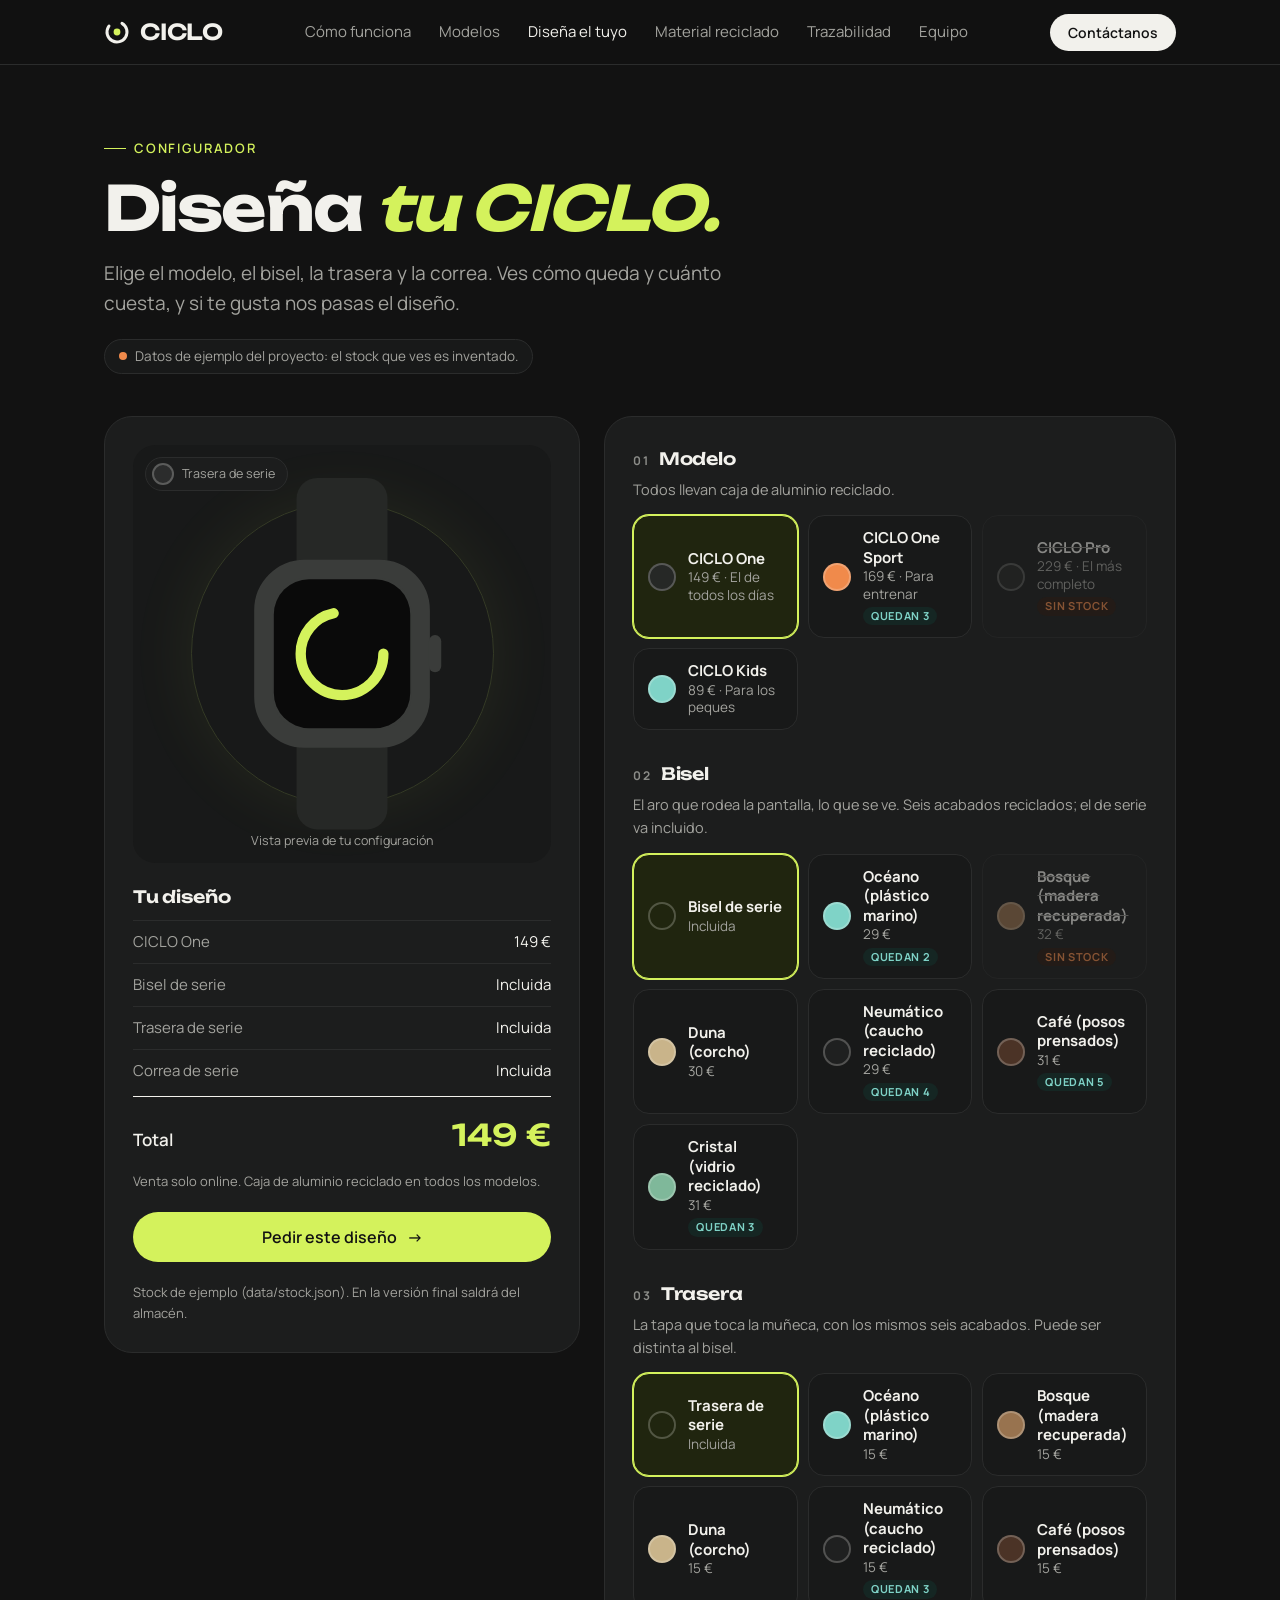
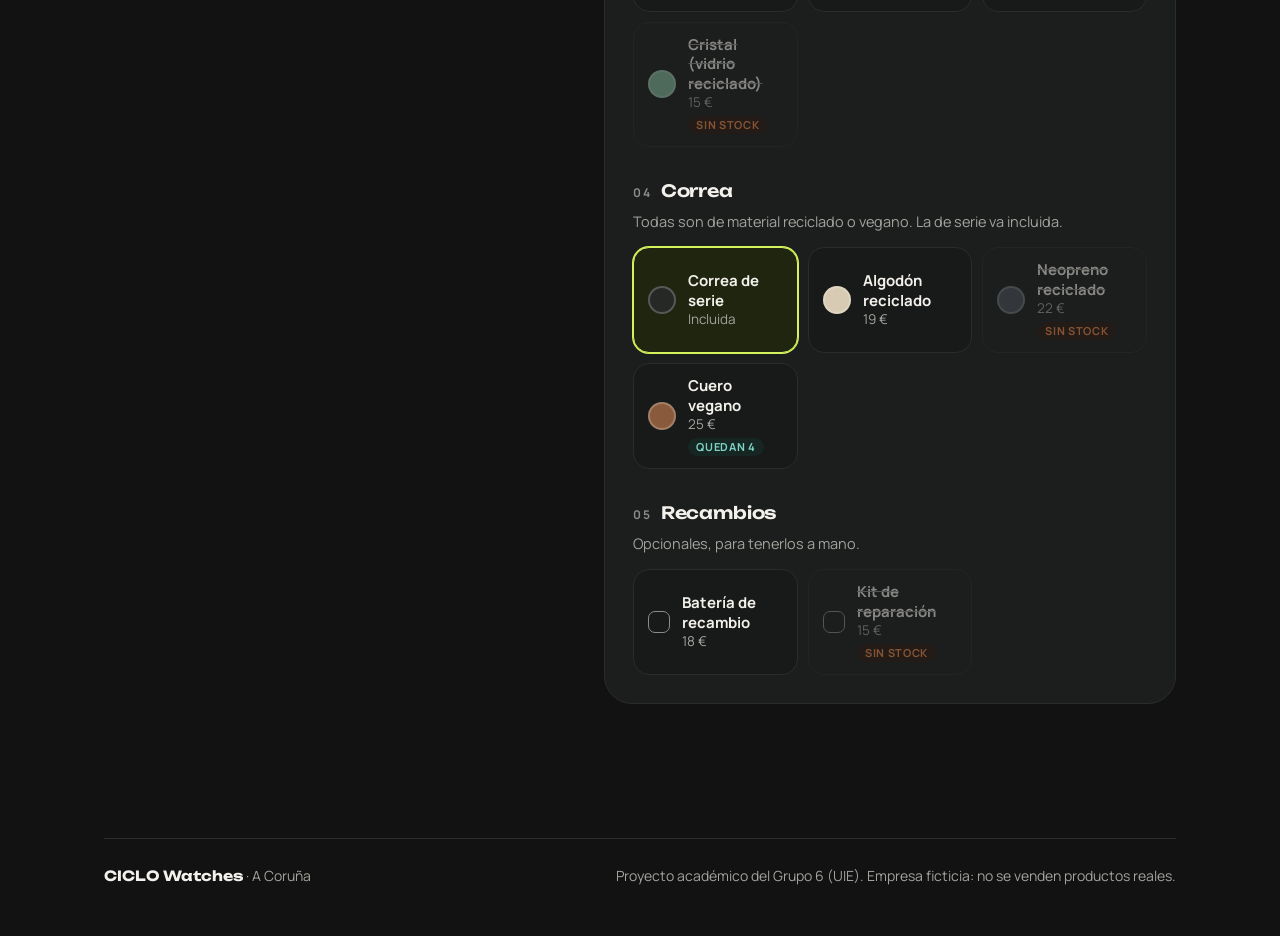
==== commit ec8cca55: "SEO y accesibilidad: metas/OG de configurador y trazabilidad, sitemap, enlace saltar al contenido, f" ====
--- a/configurador.html
+++ b/configurador.html
@@ -5,6 +5,22 @@
 <meta name="viewport" content="width=device-width, initial-scale=1">
 <title>Diseña tu CICLO · CICLO Watches</title>
 <meta name="description" content="Elige modelo, bisel, trasera y correa, mira cómo queda tu reloj CICLO y pide tu diseño. Datos de ejemplo del proyecto académico.">
+<link rel="canonical" href="https://marinascotelomarcos-blip.github.io/ciclo-watches/configurador.html">
+<meta name="theme-color" content="#121212">
+<meta property="og:type" content="website">
+<meta property="og:locale" content="es_ES">
+<meta property="og:site_name" content="CICLO Watches">
+<meta property="og:title" content="Diseña tu CICLO · CICLO Watches">
+<meta property="og:description" content="Elige modelo, bisel, trasera y correa, mira cómo queda tu reloj CICLO y pide tu diseño.">
+<meta property="og:url" content="https://marinascotelomarcos-blip.github.io/ciclo-watches/configurador.html">
+<meta property="og:image" content="https://marinascotelomarcos-blip.github.io/ciclo-watches/img/og-ciclo.png">
+<meta property="og:image:width" content="1200">
+<meta property="og:image:height" content="630">
+<meta property="og:image:alt" content="Las piezas de un reloj CICLO sobre piedra oscura y el lema «Cambias la pieza, no el reloj»">
+<meta name="twitter:card" content="summary_large_image">
+<meta name="twitter:title" content="Diseña tu CICLO · CICLO Watches">
+<meta name="twitter:description" content="Elige modelo, bisel, trasera y correa, mira cómo queda tu reloj CICLO y pide tu diseño.">
+<meta name="twitter:image" content="https://marinascotelomarcos-blip.github.io/ciclo-watches/img/og-ciclo.png">
 <link rel="icon" type="image/svg+xml" href="marca/favicon.svg">
 <link rel="apple-touch-icon" href="marca/apple-touch-icon.png">
 <link rel="preconnect" href="https://fonts.googleapis.com">
@@ -15,6 +31,7 @@
 <link rel="stylesheet" href="css/texturas.css">
 </head>
 <body>
+<a class="skip" href="#contenido">Saltar al contenido</a>
 
 <header>
   <div class="wrap">
@@ -37,7 +54,7 @@
   </div>
 </header>
 
-<main>
+<main id="contenido">
   <div class="wrap intro">
     <span class="eyebrow">Configurador</span>
     <h1>Diseña <em>tu CICLO.</em></h1>
--- a/configurador.css
+++ b/configurador.css
@@ -17,6 +17,7 @@
 .wrap{max-width:1120px;margin:0 auto;padding:0 24px}
 em{font-style:italic;color:var(--clay)}
 :focus-visible{outline:2px solid var(--clay);outline-offset:3px}
+.skip{position:absolute;left:12px;top:-60px;background:var(--ink);color:var(--bg);padding:10px 16px;border-radius:999px;z-index:30;text-decoration:none;font-weight:600}.skip:focus{top:10px}
 .sr{position:absolute;width:1px;height:1px;overflow:hidden;clip:rect(0 0 0 0);white-space:nowrap}
 
 header{position:sticky;top:0;z-index:10;background:color-mix(in srgb,var(--bg) 86%,transparent);backdrop-filter:saturate(1.4) blur(12px);border-bottom:1px solid var(--hair)}
